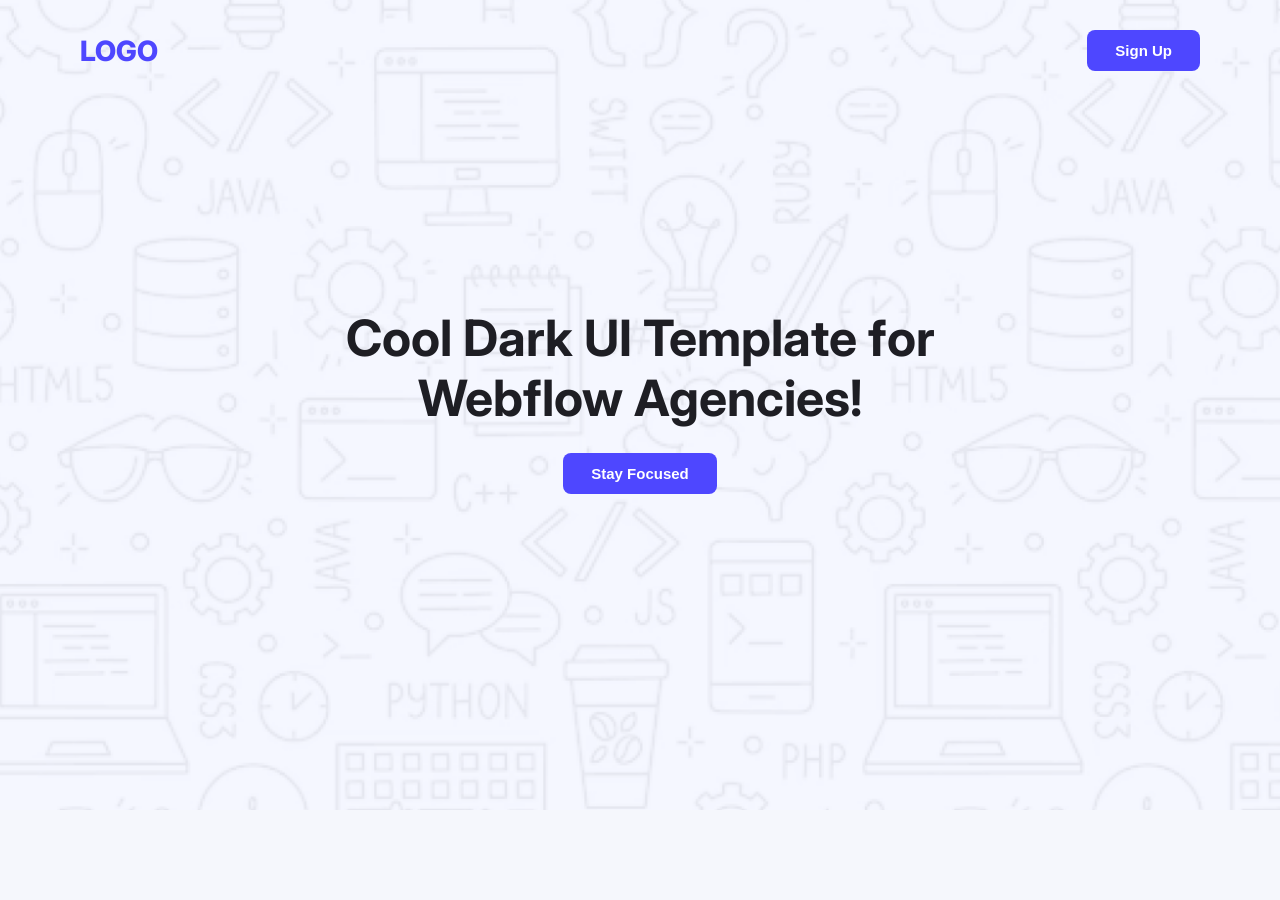
==== B12A01-landing-launchpad/index.html @ 6f58e3c9 "add navbar and banner section" ====
<!DOCTYPE html>
<html lang="en">
<head>
  <meta charset="UTF-8">
  <meta name="viewport" content="width=device-width, initial-scale=1.0">
  <title>Landing Launchpad</title>
  <link rel="preconnect" href="https://fonts.googleapis.com">
  <link rel="preconnect" href="https://fonts.gstatic.com" crossorigin>
  <link href="https://fonts.googleapis.com/css2?family=Inter:wght@400;600;700;800&display=swap" rel="stylesheet">
  <link rel="stylesheet" href="style.css">
</head>
<body>
  <header class="header">
    <nav class="navbar">
      <h2 class="logo">LOGO</h2>
      <button class="btn">Sign Up</button>
    </nav>
    <div class="banner">
      <h1>Cool Dark UI Template for Webflow Agencies!</h1>
      <button class="btn">Stay Focused</button>
    </div>
  </header>
</body>
</html>
---- B12A01-landing-launchpad/style.css ----
* {
  margin: 0;
  padding: 0;
  box-sizing: border-box;
}

body {
  font-family: 'Inter', sans-serif;
  color: #1e1e24;
  background-color: #f5f7fc;
}

.btn {
  background-color: #4e47ff;
  color: #ffffff;
  border: none;
  padding: 12px 28px;
  font-size: 15px;
  font-weight: 600;
  border-radius: 8px;
  cursor: pointer;
  transition: 0.3s;
}

.btn:hover {
  background-color: #3b33e0;
  transform: translateY(-2px);
}

.header {
  background-image: url('./Assets/Hero-bg.png');
  background-size: cover;
  background-position: center;
  min-height: 90vh;
  display: flex;
  flex-direction: column;
  padding: 30px 80px 80px;
}

.navbar {
  display: flex;
  justify-content: space-between;
  align-items: center;
  max-width: 1140px;
  width: 100%;
  margin: 0 auto;
}

.logo {
  color: #4e47ff;
  font-size: 28px;
  font-weight: 800;
}

.banner {
  flex: 1;
  display: flex;
  flex-direction: column;
  justify-content: center;
  align-items: center;
  text-align: center;
  max-width: 800px;
  margin: 0 auto;
}

.banner h1 {
  font-size: 50px;
  margin-bottom: 25px;
  line-height: 1.2;
}
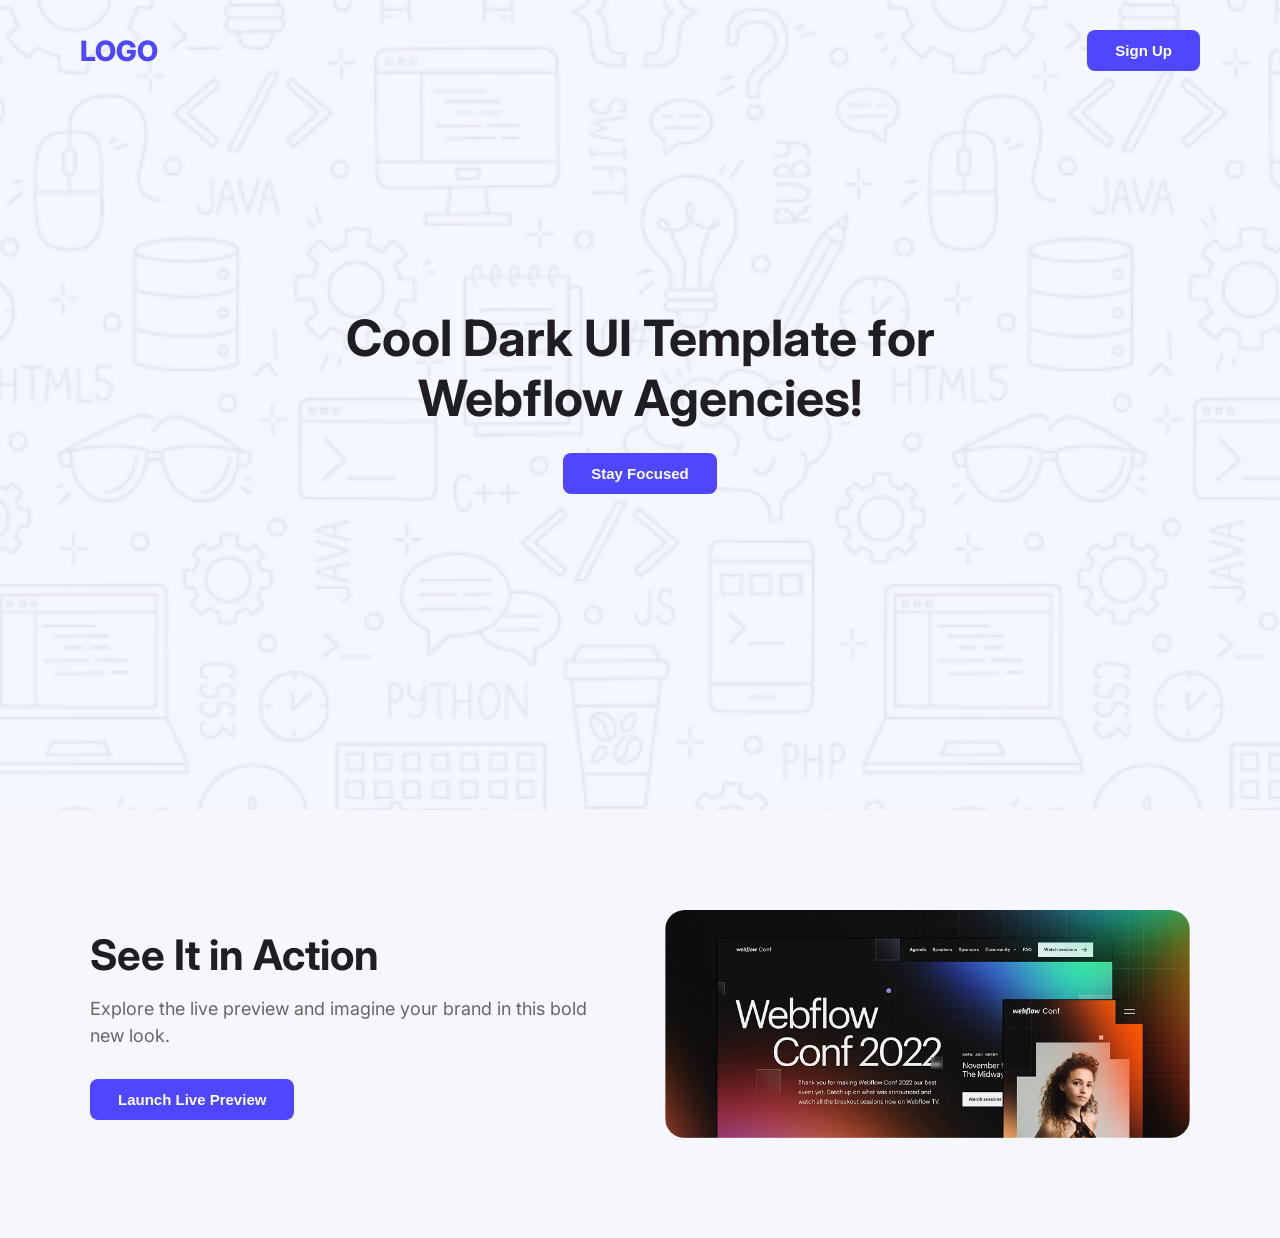
==== commit fda24c3e: "add action preview section" ====
--- a/B12A01-landing-launchpad/index.html
+++ b/B12A01-landing-launchpad/index.html
@@ -20,5 +20,17 @@
       <button class="btn">Stay Focused</button>
     </div>
   </header>
+  <main>
+    <section class="action">
+      <div class="action-info">
+        <h2>See It in Action</h2>
+        <p>Explore the live preview and imagine your brand in this bold new look.</p>
+        <button class="btn">Launch Live Preview</button>
+      </div>
+      <div class="action-img">
+        <img src="./Assets/wc-big.png" alt="preview">
+      </div>
+    </section>
+  </main>
 </body>
 </html>
--- a/B12A01-landing-launchpad/style.css
+++ b/B12A01-landing-launchpad/style.css
@@ -68,3 +68,39 @@
   margin-bottom: 25px;
   line-height: 1.2;
 }
+
+.action {
+  max-width: 1140px;
+  margin: 0 auto;
+  padding: 100px 20px;
+  display: flex;
+  align-items: center;
+  justify-content: space-between;
+  gap: 50px;
+}
+
+.action-info {
+  flex: 1;
+}
+
+.action-info h2 {
+  font-size: 42px;
+  margin-bottom: 15px;
+}
+
+.action-info p {
+  color: #666;
+  font-size: 18px;
+  margin-bottom: 30px;
+  line-height: 1.5;
+}
+
+.action-img {
+  flex: 1;
+}
+
+.action-img img {
+  width: 100%;
+  border-radius: 20px;
+  display: block;
+}
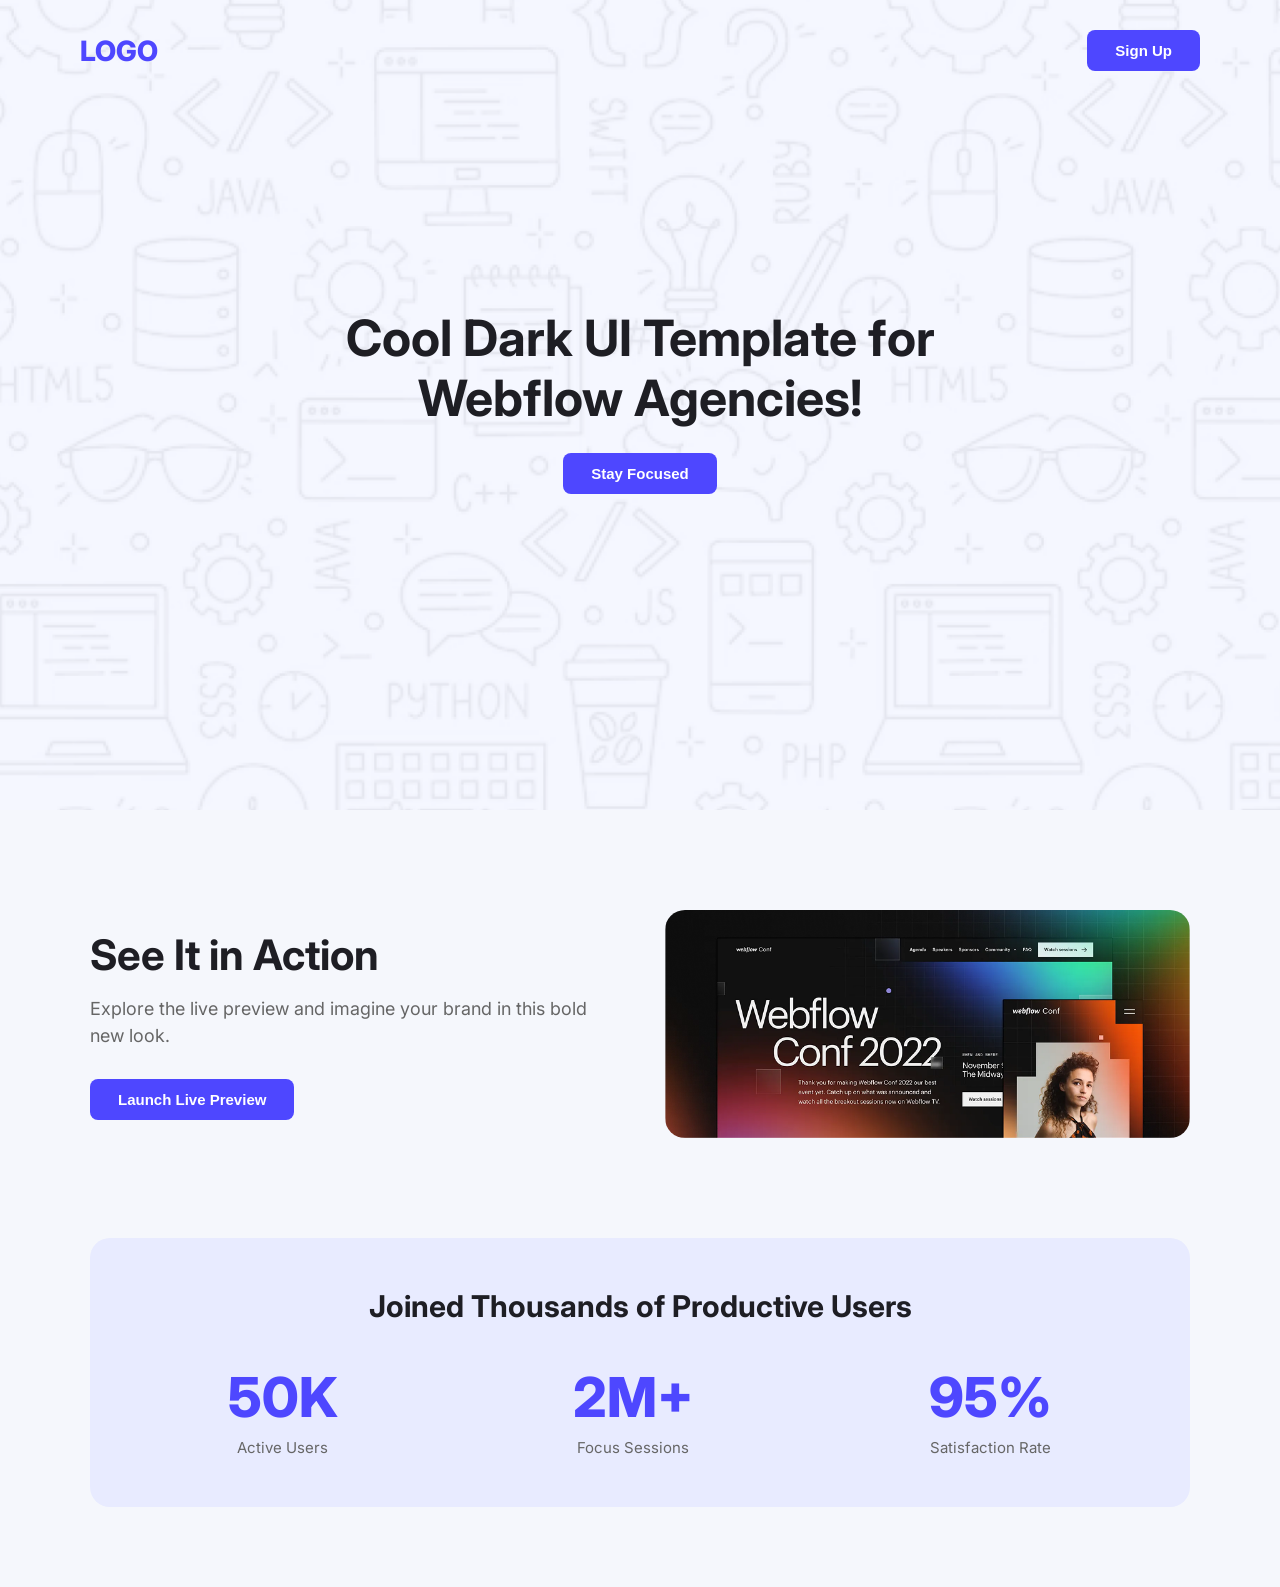
==== commit 710f1ff7: "add productive users section" ====
--- a/B12A01-landing-launchpad/index.html
+++ b/B12A01-landing-launchpad/index.html
@@ -31,6 +31,25 @@
         <img src="./Assets/wc-big.png" alt="preview">
       </div>
     </section>
+    <section class="users">
+      <div class="users-box">
+        <h2>Joined Thousands of Productive Users</h2>
+        <div class="users-stats">
+          <div class="stat">
+            <h3>50K</h3>
+            <p>Active Users</p>
+          </div>
+          <div class="stat">
+            <h3>2M+</h3>
+            <p>Focus Sessions</p>
+          </div>
+          <div class="stat">
+            <h3>95%</h3>
+            <p>Satisfaction Rate</p>
+          </div>
+        </div>
+      </div>
+    </section>
   </main>
 </body>
 </html>
--- a/B12A01-landing-launchpad/style.css
+++ b/B12A01-landing-launchpad/style.css
@@ -104,3 +104,39 @@
   border-radius: 20px;
   display: block;
 }
+
+.users {
+  max-width: 1140px;
+  margin: 0 auto;
+  padding: 0 20px 80px;
+}
+
+.users-box {
+  background-color: #e8ebff;
+  border-radius: 20px;
+  padding: 50px 30px;
+  text-align: center;
+}
+
+.users-box h2 {
+  font-size: 30px;
+  margin-bottom: 40px;
+}
+
+.users-stats {
+  display: flex;
+  justify-content: space-around;
+  gap: 20px;
+}
+
+.stat h3 {
+  color: #4e47ff;
+  font-size: 55px;
+  font-weight: 800;
+  margin-bottom: 8px;
+}
+
+.stat p {
+  color: #666;
+  font-size: 15px;
+}
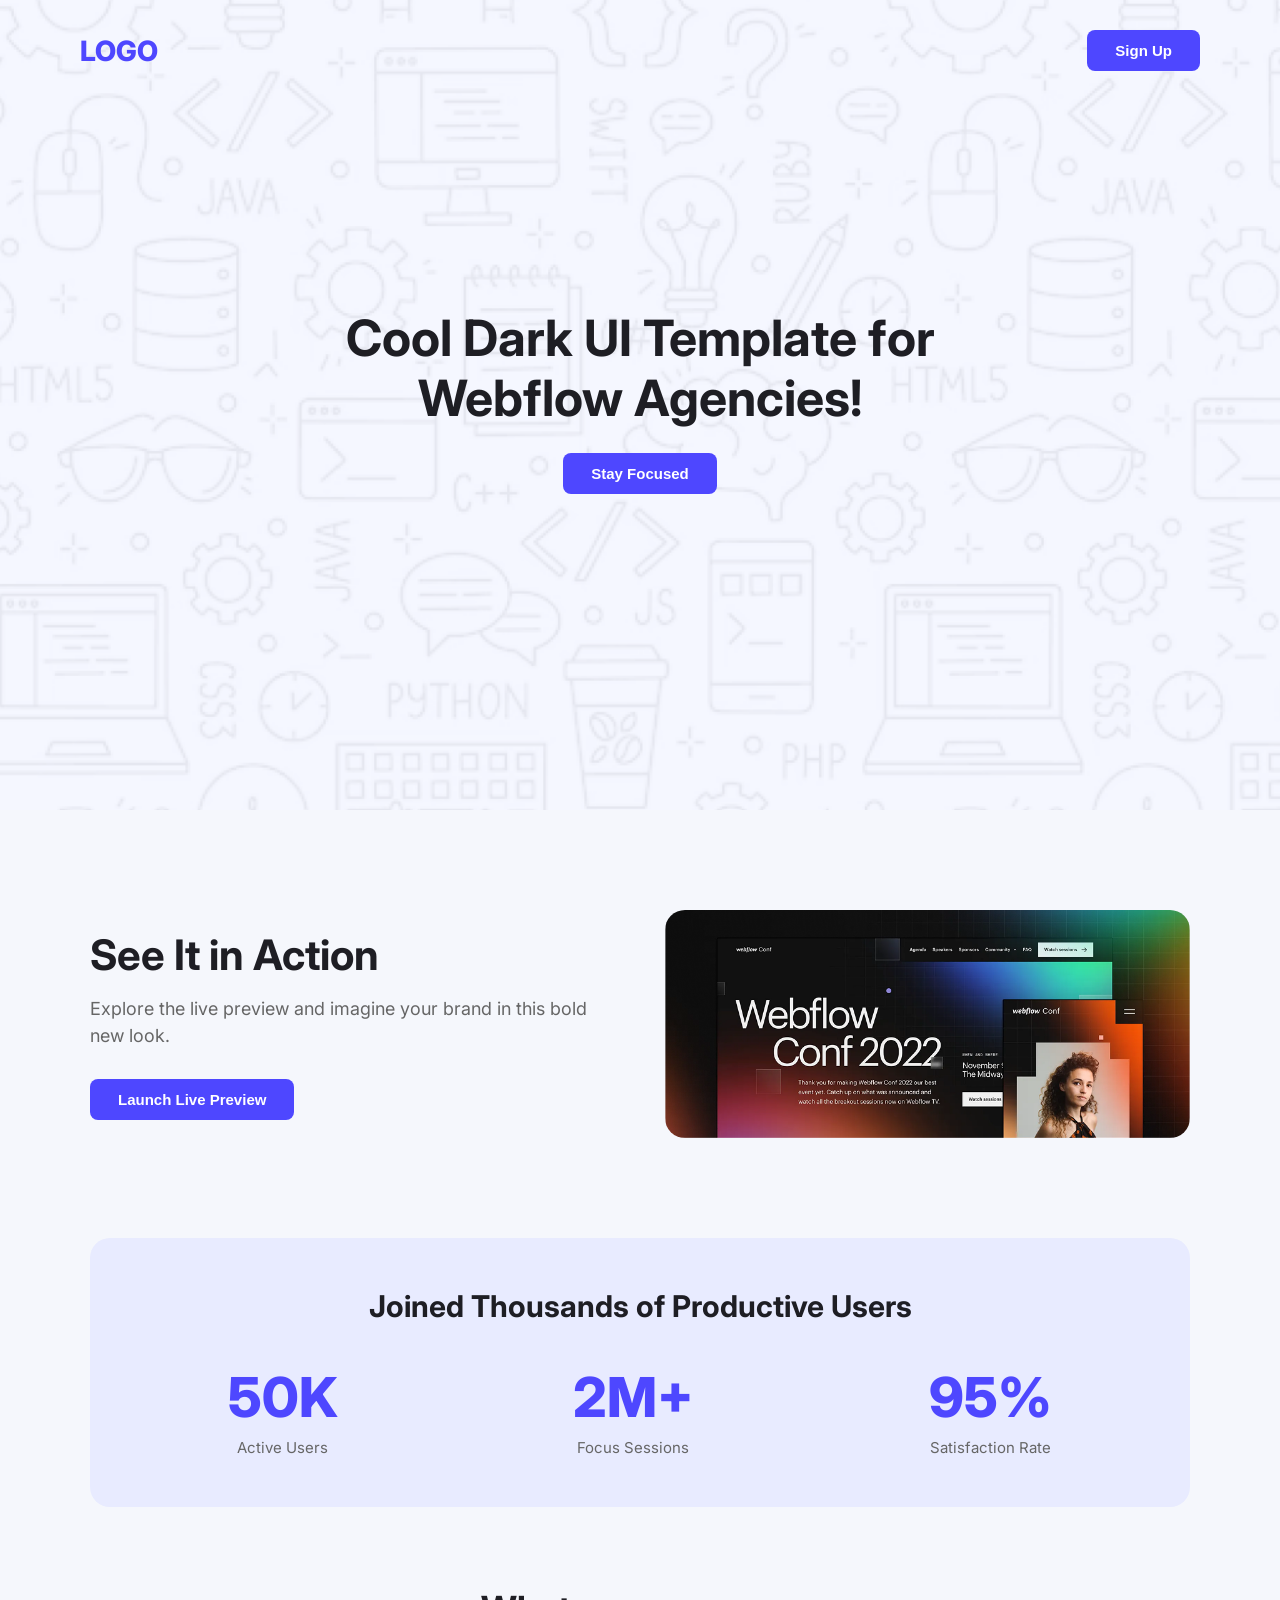
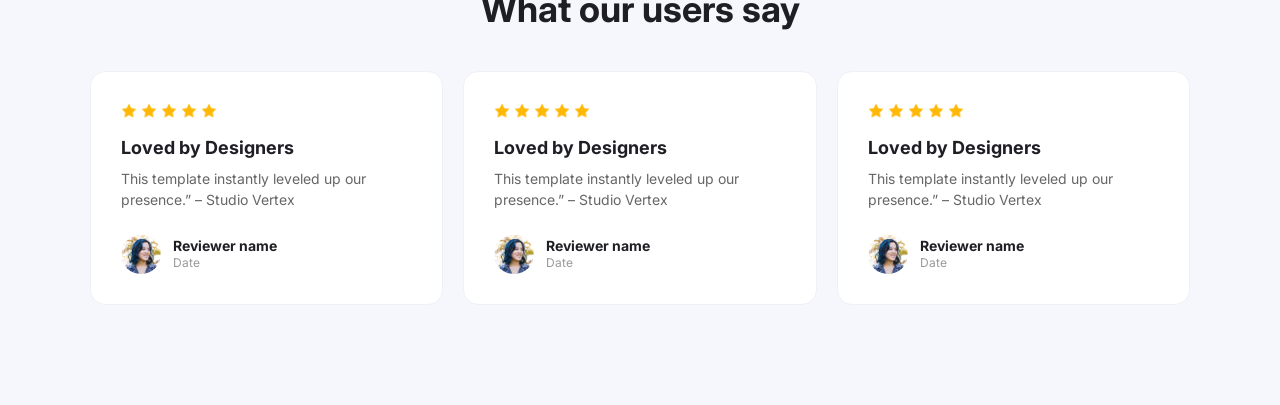
==== commit 3003d2da: "add reviews section" ====
--- a/B12A01-landing-launchpad/index.html
+++ b/B12A01-landing-launchpad/index.html
@@ -50,6 +50,65 @@
         </div>
       </div>
     </section>
+    <section class="reviews">
+      <h2>What our users say</h2>
+      <div class="review-cards">
+        <div class="card">
+          <div class="stars">
+            <img src="./Assets/icon-star.png" alt="star">
+            <img src="./Assets/icon-star.png" alt="star">
+            <img src="./Assets/icon-star.png" alt="star">
+            <img src="./Assets/icon-star.png" alt="star">
+            <img src="./Assets/icon-star.png" alt="star">
+          </div>
+          <h3>Loved by Designers</h3>
+          <p>This template instantly leveled up our presence.” – Studio Vertex</p>
+          <div class="reviewer">
+            <img src="./Assets/avatar.png" alt="avatar">
+            <div>
+              <h4>Reviewer name</h4>
+              <p>Date</p>
+            </div>
+          </div>
+        </div>
+        <div class="card">
+          <div class="stars">
+            <img src="./Assets/icon-star.png" alt="star">
+            <img src="./Assets/icon-star.png" alt="star">
+            <img src="./Assets/icon-star.png" alt="star">
+            <img src="./Assets/icon-star.png" alt="star">
+            <img src="./Assets/icon-star.png" alt="star">
+          </div>
+          <h3>Loved by Designers</h3>
+          <p>This template instantly leveled up our presence.” – Studio Vertex</p>
+          <div class="reviewer">
+            <img src="./Assets/avatar.png" alt="avatar">
+            <div>
+              <h4>Reviewer name</h4>
+              <p>Date</p>
+            </div>
+          </div>
+        </div>
+        <div class="card">
+          <div class="stars">
+            <img src="./Assets/icon-star.png" alt="star">
+            <img src="./Assets/icon-star.png" alt="star">
+            <img src="./Assets/icon-star.png" alt="star">
+            <img src="./Assets/icon-star.png" alt="star">
+            <img src="./Assets/icon-star.png" alt="star">
+          </div>
+          <h3>Loved by Designers</h3>
+          <p>This template instantly leveled up our presence.” – Studio Vertex</p>
+          <div class="reviewer">
+            <img src="./Assets/avatar.png" alt="avatar">
+            <div>
+              <h4>Reviewer name</h4>
+              <p>Date</p>
+            </div>
+          </div>
+        </div>
+      </div>
+    </section>
   </main>
 </body>
 </html>
--- a/B12A01-landing-launchpad/style.css
+++ b/B12A01-landing-launchpad/style.css
@@ -140,3 +140,69 @@
   color: #666;
   font-size: 15px;
 }
+
+.reviews {
+  max-width: 1140px;
+  margin: 0 auto;
+  padding: 0 20px 100px;
+}
+
+.reviews h2 {
+  text-align: center;
+  font-size: 36px;
+  margin-bottom: 40px;
+}
+
+.review-cards {
+  display: flex;
+  justify-content: space-between;
+  gap: 20px;
+}
+
+.card {
+  flex: 1;
+  background-color: #ffffff;
+  padding: 30px;
+  border-radius: 15px;
+  border: 1px solid #eef0f6;
+}
+
+.stars {
+  margin-bottom: 15px;
+}
+
+.stars img {
+  width: 16px;
+}
+
+.card h3 {
+  font-size: 18px;
+  margin-bottom: 10px;
+}
+
+.card p {
+  color: #666;
+  font-size: 14px;
+  line-height: 1.5;
+}
+
+.reviewer {
+  display: flex;
+  align-items: center;
+  gap: 12px;
+  margin-top: 25px;
+}
+
+.reviewer img {
+  width: 40px;
+  border-radius: 50%;
+}
+
+.reviewer h4 {
+  font-size: 14px;
+}
+
+.reviewer p {
+  font-size: 12px;
+  color: #999;
+}
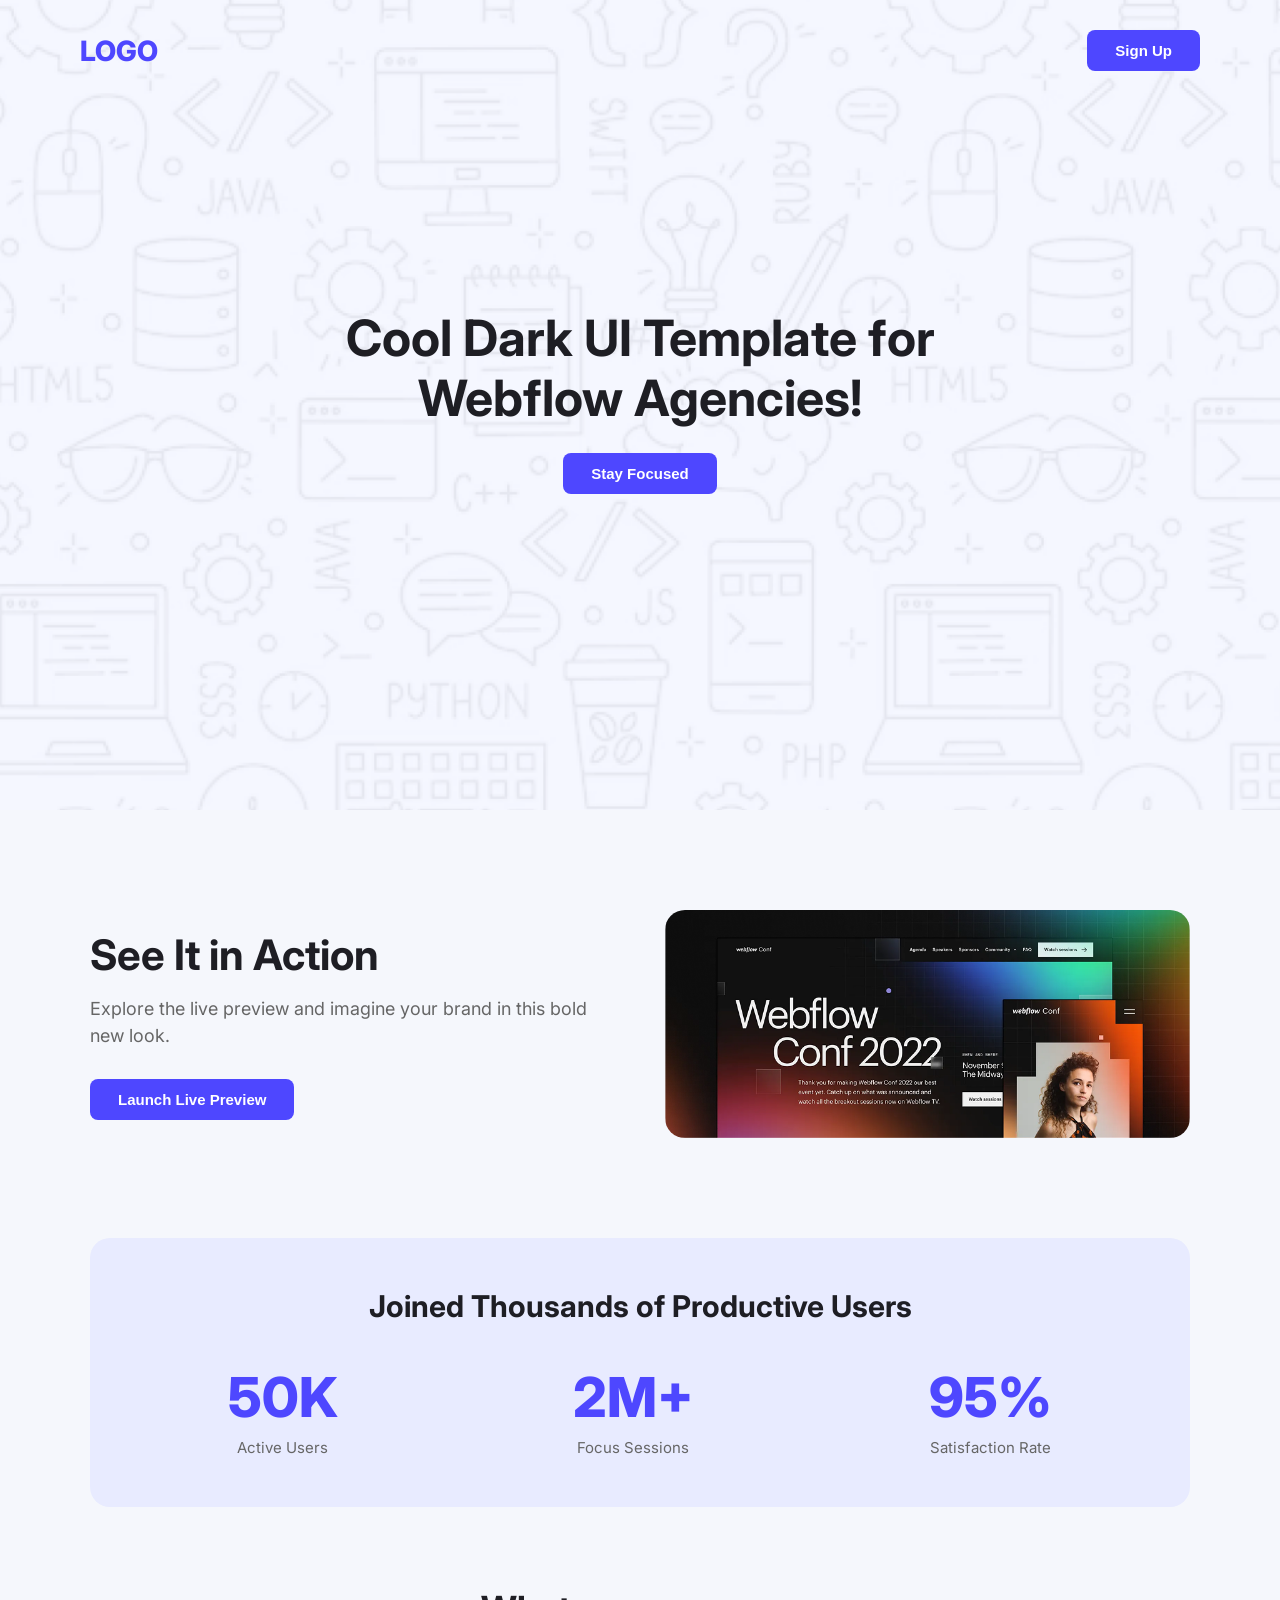
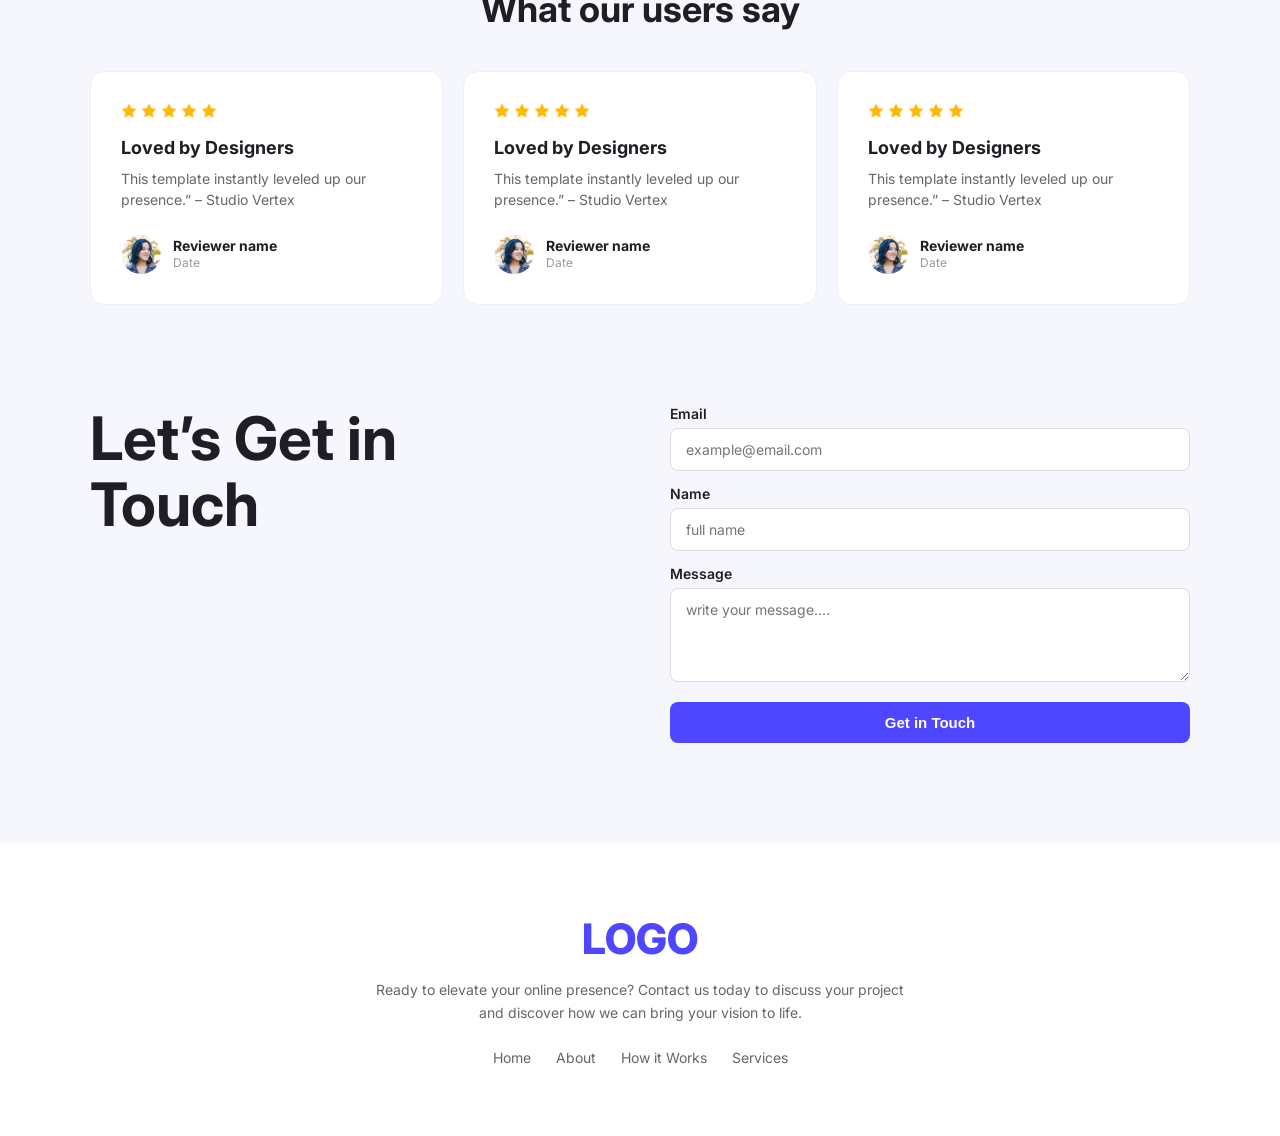
==== commit ecbc2d60: "add contact and footer section" ====
--- a/B12A01-landing-launchpad/index.html
+++ b/B12A01-landing-launchpad/index.html
@@ -109,6 +109,30 @@
         </div>
       </div>
     </section>
+    <section class="contact">
+      <div class="contact-title">
+        <h2>Let’s Get in<br>Touch</h2>
+      </div>
+      <form class="contact-form">
+        <label for="email">Email</label>
+        <input type="email" id="email" placeholder="example@email.com" required>
+        <label for="name">Name</label>
+        <input type="text" id="name" placeholder="full name" required>
+        <label for="message">Message</label>
+        <textarea id="message" rows="4" placeholder="write your message...." required></textarea>
+        <button type="submit" class="btn">Get in Touch</button>
+      </form>
+    </section>
   </main>
+  <footer class="footer">
+    <h2 class="logo">LOGO</h2>
+    <p>Ready to elevate your online presence? Contact us today to discuss your project and discover how we can bring your vision to life.</p>
+    <div class="footer-links">
+      <a href="#">Home</a>
+      <a href="#">About</a>
+      <a href="#">How it Works</a>
+      <a href="#">Services</a>
+    </div>
+  </footer>
 </body>
 </html>
--- a/B12A01-landing-launchpad/style.css
+++ b/B12A01-landing-launchpad/style.css
@@ -206,3 +206,96 @@
   font-size: 12px;
   color: #999;
 }
+
+.contact {
+  max-width: 1140px;
+  margin: 0 auto;
+  padding: 0 20px 100px;
+  display: flex;
+  justify-content: space-between;
+  align-items: flex-start;
+  gap: 60px;
+}
+
+.contact-title {
+  flex: 1;
+}
+
+.contact-title h2 {
+  font-size: 60px;
+  line-height: 1.1;
+}
+
+.contact-form {
+  flex: 1;
+  display: flex;
+  flex-direction: column;
+}
+
+.contact-form label {
+  font-size: 14px;
+  font-weight: 600;
+  margin-bottom: 6px;
+  margin-top: 14px;
+}
+
+.contact-form label:first-child {
+  margin-top: 0;
+}
+
+.contact-form input,
+.contact-form textarea {
+  width: 100%;
+  padding: 12px 15px;
+  border: 1px solid #ddd;
+  border-radius: 8px;
+  font-size: 14px;
+  font-family: inherit;
+  outline: none;
+}
+
+.contact-form input:focus,
+.contact-form textarea:focus {
+  border-color: #4e47ff;
+}
+
+.contact-form button {
+  margin-top: 20px;
+  width: 100%;
+}
+
+.footer {
+  background-color: #ffffff;
+  padding: 70px 20px;
+  text-align: center;
+}
+
+.footer .logo {
+  font-size: 42px;
+  margin-bottom: 15px;
+}
+
+.footer p {
+  max-width: 550px;
+  margin: 0 auto 25px;
+  color: #666;
+  font-size: 14px;
+  line-height: 1.6;
+}
+
+.footer-links {
+  display: flex;
+  justify-content: center;
+  gap: 25px;
+}
+
+.footer-links a {
+  text-decoration: none;
+  color: #666;
+  font-size: 14px;
+  transition: 0.2s;
+}
+
+.footer-links a:hover {
+  color: #4e47ff;
+}
